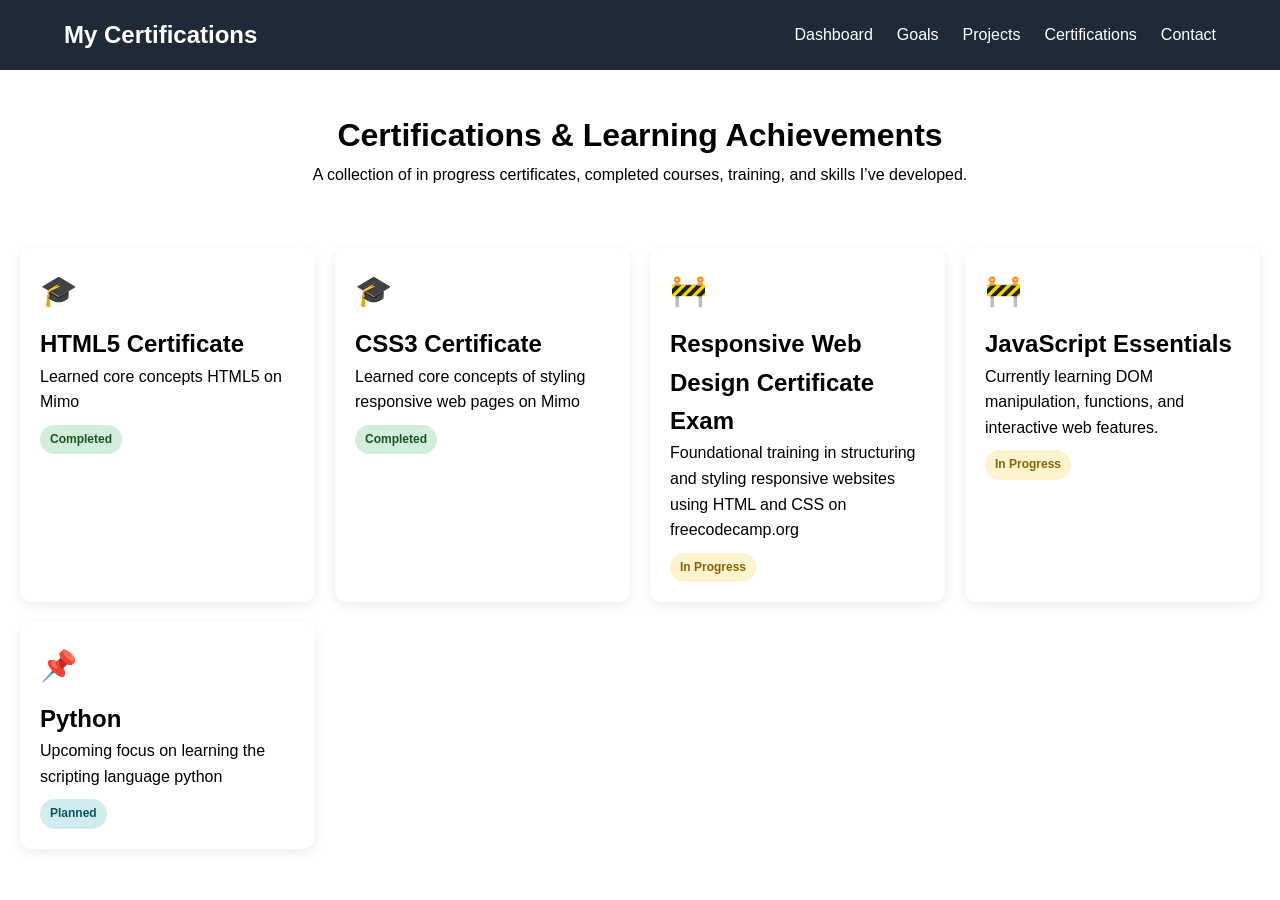
==== it_learning_tracker/pages/certifications/certifications-index.html @ ee48ab35 "Add files via upload" ====
<!DOCTYPE html>
<html lang="en">
<head>
    <meta charset="UTF-8">
    <meta name="viewport" content="width=device-width, initial-scale=1.0">
    <title>Certifications</title>
    <link rel="stylesheet" href="certifications-styles.css">
</head>
<body>
<header>
        <nav class="navbar">
            <div class="banner">My Certifications</div>

            <ul class="nav-links">
                <li><a href="../dashboard/dashboard-index.html">Dashboard</a></li>
                <li><a href="../goals/goals-index.html">Goals</a></li>
                <li><a href="../projects/project-index.html">Projects</a></li>
                <li><a href="certifications-index.html">Certifications</a></li>
                <li><a href="../contact/contact-index.html">Contact</a></li>
            </ul>
        </nav>
    </header>
    <!-- HEADER -->
<header class="header">
    <h1>Certifications & Learning Achievements</h1>
    <p>A collection of in progress certificates, completed courses, training, and skills I’ve developed.</p>
</header>

<!-- CERTIFICATIONS GRID -->
<section class="cert-grid">

    <!-- CARD -->

    <div class="cert-card completed">
        <div class="cert-icon">🎓</div>
        <h2>HTML5 Certificate</h2>
        <p>Learned core concepts HTML5 on Mimo</p>
        <span class="tag">Completed</span>
    </div>

    <div class="cert-card completed">
        <div class="cert-icon">🎓</div>
        <h2>CSS3 Certificate</h2>
        <p>Learned core concepts of styling responsive web pages on Mimo</p>
        <span class="tag">Completed</span>
    </div>

    <div class="cert-card in-progress">
        <div class="cert-icon">🚧</div>
        <h2>Responsive Web Design Certificate Exam</h2>
        <p>Foundational training in structuring and styling responsive websites using HTML and CSS on freecodecamp.org</p>
        <span class="tag">In Progress</span>
    </div>

    <div class="cert-card in-progress">
        <div class="cert-icon">🚧</div>
        <h2>JavaScript Essentials</h2>
        <p>Currently learning DOM manipulation, functions, and interactive web features.</p>
        <span class="tag">In Progress</span>
    </div>

    <div class="cert-card planned">
        <div class="cert-icon">📌</div>
        <h2>Python</h2>
        <p>Upcoming focus on learning the scripting language python</p>
        <span class="tag">Planned</span>
    </div>

</section>
    </body>
    </html>
---- it_learning_tracker/pages/certifications/certifications-styles.css ----
/* Reset */
* {
    margin: 0;
    padding: 0;
    box-sizing: border-box;
}

/* General Styling */
body {
    font-family: Arial, sans-serif;
    line-height: 1.6;
}

/* Navigation Bar */
.navbar {
    background-color: #1f2937;
    color: white;
    display: flex;
    justify-content: space-between;
    align-items: center;
    padding: 1rem 5%;
}

.banner {
    font-size: 1.5rem;
    font-weight: bold;
}

.nav-links {
    list-style: none;
    display: flex;
    gap: 1.5rem;
}

.nav-links a {
    text-decoration: none;
    color: white;
    transition: color 0.3s;
}

.nav-links a:hover {
    color: #60a5fa;
}
/* HEADER */
.header {
    text-align: center;
    padding: 40px 20px;
}

/* GRID */
.cert-grid {
    display: grid;
    grid-template-columns: repeat(auto-fit, minmax(250px, 1fr));
    gap: 20px;
    padding: 20px;
}

/* CARD BASE */
.cert-card {
    background: white;
    border-radius: 12px;
    padding: 20px;
    box-shadow: 0 4px 12px rgba(0,0,0,0.08);
    transition: transform 0.2s ease;
}

.cert-card:hover {
    transform: translateY(-5px);
}

/* ICON */
.cert-icon {
    font-size: 30px;
    margin-bottom: 10px;
}

/* TAGS */
.tag {
    display: inline-block;
    margin-top: 10px;
    padding: 5px 10px;
    border-radius: 20px;
    font-size: 12px;
    font-weight: bold;
}

/* STATUS COLORS */
.completed .tag {
    background: #d4edda;
    color: #155724;
}

.in-progress .tag {
    background: #fff3cd;
    color: #856404;
}

.planned .tag {
    background: #d1ecf1;
    color: #0c5460;
}
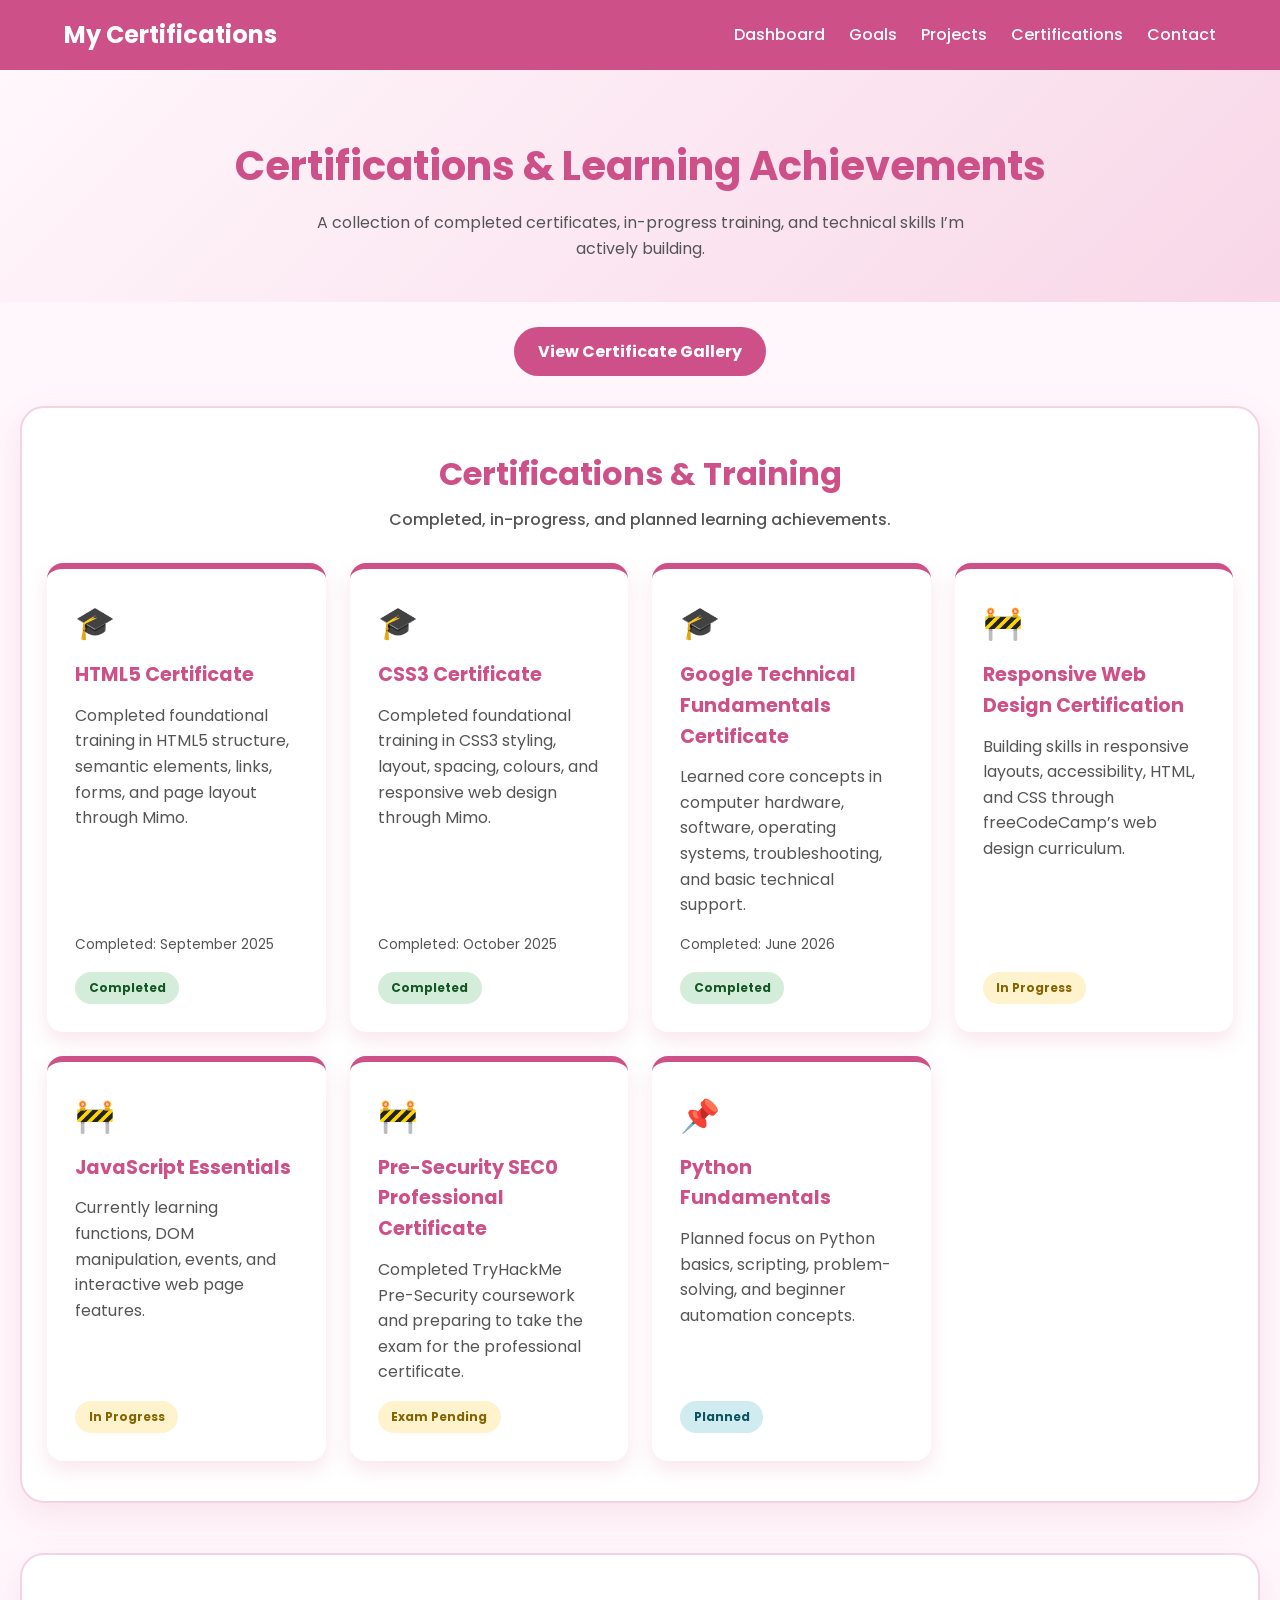
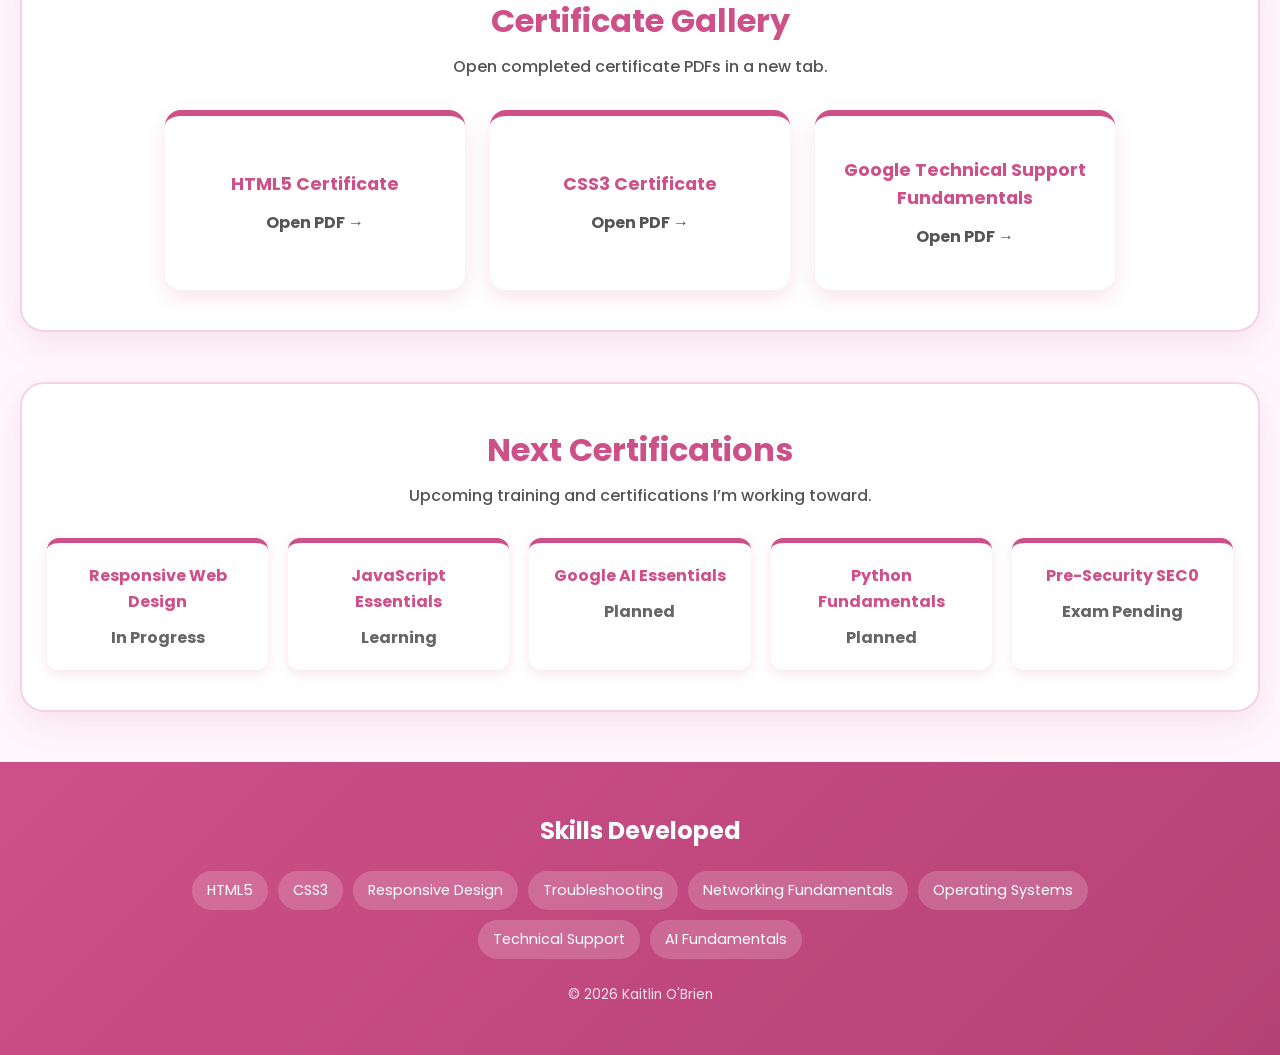
==== commit e21558ac: "Add files via upload" ====
--- a/it_learning_tracker/pages/certifications/certifications-index.html
+++ b/it_learning_tracker/pages/certifications/certifications-index.html
@@ -5,67 +5,192 @@
     <meta name="viewport" content="width=device-width, initial-scale=1.0">
     <title>Certifications</title>
     <link rel="stylesheet" href="certifications-styles.css">
+  <link rel="preconnect" href="https://fonts.googleapis.com">
+<link rel="preconnect" href="https://fonts.gstatic.com" crossorigin>
+<link href="https://fonts.googleapis.com/css2?family=Poppins:wght@300;400;500;600;700&display=swap" rel="stylesheet">
 </head>
 <body>
+
 <header>
-        <nav class="navbar">
-            <div class="banner">My Certifications</div>
+    <nav class="navbar">
+        <div class="banner">My Certifications</div>
 
-            <ul class="nav-links">
-                <li><a href="../dashboard/dashboard-index.html">Dashboard</a></li>
-                <li><a href="../goals/goals-index.html">Goals</a></li>
-                <li><a href="../projects/project-index.html">Projects</a></li>
-                <li><a href="certifications-index.html">Certifications</a></li>
-                <li><a href="../contact/contact-index.html">Contact</a></li>
-            </ul>
-        </nav>
-    </header>
-    <!-- HEADER -->
-<header class="header">
-    <h1>Certifications & Learning Achievements</h1>
-    <p>A collection of in progress certificates, completed courses, training, and skills I’ve developed.</p>
+        <ul class="nav-links">
+            <li><a href="../dashboard/dashboard-index.html">Dashboard</a></li>
+            <li><a href="../goals/goals-index.html">Goals</a></li>
+            <li><a href="../projects/project-index.html">Projects</a></li>
+            <li><a href="certifications-index.html">Certifications</a></li>
+            <li><a href="../contact/contact-index.html">Contact</a></li>
+        </ul>
+    </nav>
 </header>
 
-<!-- CERTIFICATIONS GRID -->
-<section class="cert-grid">
+<section class="header">
+    <h1>Certifications & Learning Achievements</h1>
+    <p>A collection of completed certificates, in-progress training, and technical skills I’m actively building.</p>
+</section>
 
-    <!-- CARD -->
+<a href="#gallery" class="jump-btn">View Certificate Gallery</a>
 
-    <div class="cert-card completed">
-        <div class="cert-icon">🎓</div>
-        <h2>HTML5 Certificate</h2>
-        <p>Learned core concepts HTML5 on Mimo</p>
-        <span class="tag">Completed</span>
+<main>
+
+    <section class="cert-showcase">
+        <div class="section-title">
+            <h2>Certifications & Training</h2>
+            <p>Completed, in-progress, and planned learning achievements.</p>
+        </div>
+
+        <div class="cert-grid">
+
+            <div class="cert-card completed">
+                <div class="cert-icon">🎓</div>
+                <h2>HTML5 Certificate</h2>
+                <p>Completed foundational training in HTML5 structure, semantic elements, links, forms, and page layout through Mimo.</p>
+                <p class="cert-date">Completed: September 2025</p>
+                <span class="tag">Completed</span>
+            </div>
+
+            <div class="cert-card completed">
+                <div class="cert-icon">🎓</div>
+                <h2>CSS3 Certificate</h2>
+                <p>Completed foundational training in CSS3 styling, layout, spacing, colours, and responsive web design through Mimo.</p>
+                <p class="cert-date">Completed: October 2025</p>
+                <span class="tag">Completed</span>
+            </div>
+
+            <div class="cert-card completed">
+                <div class="cert-icon">🎓</div>
+                <h2>Google Technical Fundamentals Certificate</h2>
+                <p>Learned core concepts in computer hardware, software, operating systems, troubleshooting, and basic technical support.</p>
+                <p class="cert-date">Completed: June 2026</p>
+                <span class="tag">Completed</span>
+            </div>
+
+            <div class="cert-card in-progress">
+                <div class="cert-icon">🚧</div>
+                <h2>Responsive Web Design Certification</h2>
+                <p>Building skills in responsive layouts, accessibility, HTML, and CSS through freeCodeCamp’s web design curriculum.</p>
+                <span class="tag">In Progress</span>
+            </div>
+
+            <div class="cert-card in-progress">
+                <div class="cert-icon">🚧</div>
+                <h2>JavaScript Essentials</h2>
+                <p>Currently learning functions, DOM manipulation, events, and interactive web page features.</p>
+                <span class="tag">In Progress</span>
+            </div>
+
+            <div class="cert-card in-progress">
+                <div class="cert-icon">🚧</div>
+                <h2>Pre-Security SEC0 Professional Certificate</h2>
+                <p>Completed TryHackMe Pre-Security coursework and preparing to take the exam for the professional certificate.</p>
+                <span class="tag">Exam Pending</span>
+            </div>
+
+            <div class="cert-card planned">
+                <div class="cert-icon">📌</div>
+                <h2>Python Fundamentals</h2>
+                <p>Planned focus on Python basics, scripting, problem-solving, and beginner automation concepts.</p>
+                <span class="tag">Planned</span>
+            </div>
+
+        </div>
+    </section>
+
+    <section class="certificate-gallery" id="gallery">
+        <div class="section-title">
+            <h2>Certificate Gallery</h2>
+            <p>Open completed certificate PDFs in a new tab.</p>
+        </div>
+
+        <div class="gallery-grid">
+
+            <div class="gallery-card">
+                <a href="../certifications/cert-photos/HTML.pdf" target="_blank">
+                    <h3>HTML5 Certificate</h3>
+                    <p>Open PDF →</p>
+                </a>
+            </div>
+
+            <div class="gallery-card">
+                <a href="../certifications/cert-photos/CSS.pdf" target="_blank">
+                    <h3>CSS3 Certificate</h3>
+                    <p>Open PDF →</p>
+                </a>
+            </div>
+
+            <div class="gallery-card">
+                <a href="../certifications/cert-photos/Technical Support Fundamentals certificate Coursera course1.pdf" target="_blank">
+                    <h3>Google Technical Support Fundamentals</h3>
+                    <p>Open PDF →</p>
+                </a>
+            </div>
+
+        </div>
+    </section>
+
+    <section class="next-up">
+        <div class="section-title">
+            <h2>Next Certifications</h2>
+            <p>Upcoming training and certifications I’m working toward.</p>
+        </div>
+
+        <div class="next-grid">
+
+            <div class="next-card">
+                <h3>Responsive Web Design</h3>
+                <p>In Progress</p>
+            </div>
+
+            <div class="next-card">
+                <h3>JavaScript Essentials</h3>
+                <p>Learning</p>
+            </div>
+
+            <div class="next-card">
+                <h3>Google AI Essentials</h3>
+                <p>Planned</p>
+            </div>
+
+            <div class="next-card">
+                <h3>Python Fundamentals</h3>
+                <p>Planned</p>
+            </div>
+
+            <div class="next-card">
+                <h3>Pre-Security SEC0</h3>
+                <p>Exam Pending</p>
+            </div>
+
+        </div>
+    </section>
+
+</main>
+
+<footer class="footer-certs">
+    <div class="footer-certs-content">
+
+        <section class="skills-earned">
+            <h2>Skills Developed</h2>
+
+            <div class="skills-grid">
+                <span>HTML5</span>
+                <span>CSS3</span>
+                <span>Responsive Design</span>
+                <span>Troubleshooting</span>
+                <span>Networking Fundamentals</span>
+                <span>Operating Systems</span>
+                <span>Technical Support</span>
+                <span>AI Fundamentals</span>
+            </div>
+        </section>
+
+        <p class="copyright">
+            © 2026 Kaitlin O'Brien
+        </p>
+
     </div>
+</footer>
 
-    <div class="cert-card completed">
-        <div class="cert-icon">🎓</div>
-        <h2>CSS3 Certificate</h2>
-        <p>Learned core concepts of styling responsive web pages on Mimo</p>
-        <span class="tag">Completed</span>
-    </div>
-
-    <div class="cert-card in-progress">
-        <div class="cert-icon">🚧</div>
-        <h2>Responsive Web Design Certificate Exam</h2>
-        <p>Foundational training in structuring and styling responsive websites using HTML and CSS on freecodecamp.org</p>
-        <span class="tag">In Progress</span>
-    </div>
-
-    <div class="cert-card in-progress">
-        <div class="cert-icon">🚧</div>
-        <h2>JavaScript Essentials</h2>
-        <p>Currently learning DOM manipulation, functions, and interactive web features.</p>
-        <span class="tag">In Progress</span>
-    </div>
-
-    <div class="cert-card planned">
-        <div class="cert-icon">📌</div>
-        <h2>Python</h2>
-        <p>Upcoming focus on learning the scripting language python</p>
-        <span class="tag">Planned</span>
-    </div>
-
-</section>
-    </body>
-    </html>+</body>
+</html>
--- a/it_learning_tracker/pages/certifications/certifications-styles.css
+++ b/it_learning_tracker/pages/certifications/certifications-styles.css
@@ -1,19 +1,23 @@
-/* Reset */
+html {
+    scroll-behavior: smooth;
+}
+
 * {
     margin: 0;
     padding: 0;
     box-sizing: border-box;
 }
 
-/* General Styling */
 body {
-    font-family: Arial, sans-serif;
+    font-family: 'Poppins', sans-serif;
     line-height: 1.6;
-}
-
-/* Navigation Bar */
+    background-color: #fff7fb;
+    color: #333;
+}
+
+/* Navigation */
 .navbar {
-    background-color: #1f2937;
+    background-color: #ce5089;
     color: white;
     display: flex;
     justify-content: space-between;
@@ -33,69 +37,303 @@
 }
 
 .nav-links a {
+    color: white;
     text-decoration: none;
+    font-weight: 500;
+}
+
+.nav-links a:hover {
+    color: #111;
+}
+
+/* Header */
+.header {
+    text-align: center;
+    padding: 4rem 2rem 2.5rem;
+    background: linear-gradient(135deg, #fff7fb, #f8d7e8);
+}
+
+.header h1 {
+    color: #ce5089;
+    font-size: 2.5rem;
+    margin-bottom: 0.75rem;
+}
+
+.header p {
+    max-width: 700px;
+    margin: 0 auto;
+    color: #555;
+}
+
+/* Jump Button */
+.jump-btn {
+    display: block;
+    width: fit-content;
+    margin: 25px auto;
+    padding: 12px 24px;
+    background-color: #ce5089;
     color: white;
-    transition: color 0.3s;
-}
-
-.nav-links a:hover {
-    color: #60a5fa;
-}
-/* HEADER */
-.header {
-    text-align: center;
-    padding: 40px 20px;
-}
-
-/* GRID */
+    text-decoration: none;
+    font-weight: bold;
+    border-radius: 30px;
+    transition: 0.3s ease;
+}
+
+.jump-btn:hover {
+    background-color: #b54276;
+    transform: translateY(-2px);
+}
+
+/* Shared Section Styling */
+.cert-showcase,
+.certificate-gallery,
+.next-up {
+    background: white;
+    border: 2px solid #f3d4e2;
+    border-radius: 24px;
+    margin: 30px 20px 50px;
+    padding: 40px 25px;
+    box-shadow: 0 12px 35px rgba(206, 80, 137, 0.12);
+}
+
+.section-title {
+    text-align: center;
+    margin-bottom: 30px;
+}
+
+.section-title h2 {
+    color: #ce5089;
+    font-size: 2rem;
+    margin-bottom: 8px;
+}
+
+.section-title p {
+    color: #555;
+    font-weight: 500;
+}
+
+/* Certification Cards */
 .cert-grid {
     display: grid;
-    grid-template-columns: repeat(auto-fit, minmax(250px, 1fr));
-    gap: 20px;
-    padding: 20px;
-}
-
-/* CARD BASE */
+    grid-template-columns: repeat(auto-fit, minmax(260px, 1fr));
+    gap: 24px;
+}
+
 .cert-card {
     background: white;
-    border-radius: 12px;
-    padding: 20px;
-    box-shadow: 0 4px 12px rgba(0,0,0,0.08);
-    transition: transform 0.2s ease;
+    border-top: 6px solid #ce5089;
+    border-radius: 16px;
+    padding: 1.75rem;
+    box-shadow: 0 8px 20px rgba(206, 80, 137, 0.15);
+    transition: 0.3s ease;
+
+    display: flex;
+    flex-direction: column;
+    min-height: 310px;
 }
 
 .cert-card:hover {
-    transform: translateY(-5px);
-}
-
-/* ICON */
+    transform: translateY(-6px);
+    box-shadow: 0 12px 28px rgba(206, 80, 137, 0.25);
+}
+
 .cert-icon {
-    font-size: 30px;
-    margin-bottom: 10px;
-}
-
-/* TAGS */
+    font-size: 2rem;
+    margin-bottom: 0.75rem;
+}
+
+.cert-card h2 {
+    color: #ce5089;
+    font-size: 1.2rem;
+    margin-bottom: 0.75rem;
+}
+
+.cert-card p {
+    color: #555;
+    margin-bottom: 1rem;
+}
+
+.cert-card p:first-of-type {
+    flex-grow: 1;
+}
+
+.cert-date {
+    font-size: 0.85rem;
+    color: #888;
+}
+
 .tag {
     display: inline-block;
-    margin-top: 10px;
-    padding: 5px 10px;
+    align-self: flex-start;
+    margin-top: auto;
+    padding: 0.4rem 0.85rem;
+    border-radius: 50px;
+    font-size: 0.75rem;
+    font-weight: bold;
+}
+
+/* Tag Colors */
+.completed .tag {
+    background-color: #d4edda;
+    color: #155724;
+}
+
+.in-progress .tag {
+    background-color: #fff3cd;
+    color: #856404;
+}
+
+.planned .tag {
+    background-color: #d1ecf1;
+    color: #0c5460;
+}
+
+/* Certificate Gallery */
+.gallery-grid {
+    display: flex;
+    justify-content: center;
+    gap: 25px;
+    flex-wrap: wrap;
+}
+
+.gallery-card {
+    width: 300px;
+    min-height: 180px;
+    background: white;
+    border-top: 6px solid #ce5089;
+    border-radius: 16px;
+    box-shadow: 0 8px 20px rgba(206, 80, 137, 0.15);
+    transition: 0.3s ease;
+}
+
+.gallery-card:hover {
+    transform: translateY(-6px);
+    box-shadow: 0 12px 28px rgba(206, 80, 137, 0.25);
+}
+
+.gallery-card a,
+.gallery-card a:visited,
+.gallery-card a:hover,
+.gallery-card a:active {
+    display: flex;
+    flex-direction: column;
+    justify-content: center;
+
+    height: 100%;
+    padding: 30px 20px;
+
+    text-align: center;
+    text-decoration: none;
+    color: inherit;
+}
+
+.gallery-card h3 {
+    color: #ce5089;
+    font-size: 1.1rem;
+    margin-bottom: 12px;
+}
+
+.gallery-card p {
+    color: #555;
+    font-weight: bold;
+}
+
+/* Next Certifications */
+.next-grid {
+    display: grid;
+    grid-template-columns: repeat(auto-fit, minmax(220px, 1fr));
+    gap: 20px;
+}
+
+.next-card {
+    background: white;
+    padding: 20px;
+    border-radius: 12px;
+    text-align: center;
+    border-top: 5px solid #ce5089;
+    box-shadow: 0 4px 12px rgba(206, 80, 137, 0.15);
+    transition: 0.3s ease;
+}
+
+.next-card:hover {
+    transform: translateY(-4px);
+}
+
+.next-card h3 {
+    color: #ce5089;
+    margin-bottom: 10px;
+    font-size: 1rem;
+}
+
+.next-card p {
+    color: #666;
+    font-weight: bold;
+}
+
+/* Footer */
+.footer-certs {
+    background: linear-gradient(135deg, #ce5089, #b54276);
+    color: white;
+    text-align: center;
+    padding: 50px 20px;
+    margin-top: 50px;
+}
+
+.footer-certs-content {
+    max-width: 900px;
+    margin: 0 auto;
+}
+
+.skills-earned h2 {
+    margin-bottom: 20px;
+}
+
+.skills-grid {
+    display: flex;
+    justify-content: center;
+    flex-wrap: wrap;
+    gap: 10px;
+}
+
+.skills-grid span {
+    background: rgba(255, 255, 255, 0.18);
+    padding: 8px 15px;
     border-radius: 20px;
-    font-size: 12px;
-    font-weight: bold;
-}
-
-/* STATUS COLORS */
-.completed .tag {
-    background: #d4edda;
-    color: #155724;
-}
-
-.in-progress .tag {
-    background: #fff3cd;
-    color: #856404;
-}
-
-.planned .tag {
-    background: #d1ecf1;
-    color: #0c5460;
-}
+    font-size: 0.9rem;
+}
+
+.copyright {
+    margin-top: 25px;
+    opacity: 0.85;
+    font-size: 0.85rem;
+}
+
+/* Mobile */
+@media (max-width: 700px) {
+    .navbar {
+        flex-direction: column;
+        gap: 1rem;
+    }
+
+    .nav-links {
+        flex-wrap: wrap;
+        justify-content: center;
+        gap: 1rem;
+    }
+
+    .header h1 {
+        font-size: 2rem;
+    }
+
+    .cert-showcase,
+    .certificate-gallery,
+    .next-up {
+        margin: 20px 10px;
+        padding: 30px 15px;
+    }
+
+    .gallery-card {
+        width: 100%;
+        max-width: 330px;
+    }
+}
